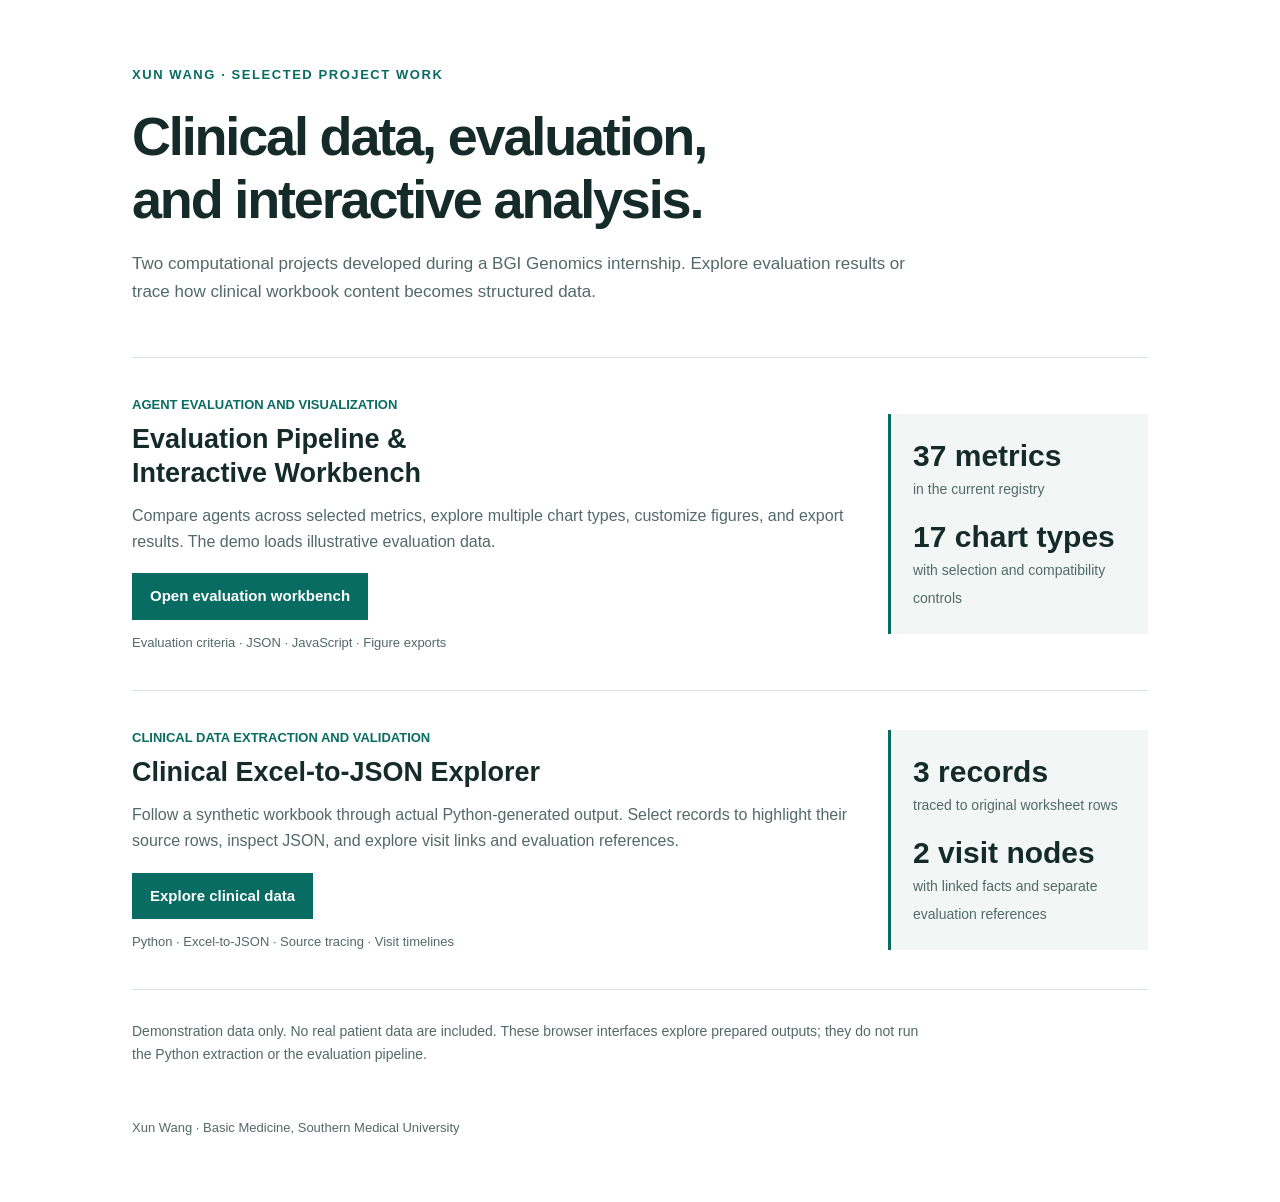
==== index.html @ 08ce289b "Publish English project demos with synthetic clinical data" ====
<!doctype html><html lang="en"><head><meta charset="utf-8"><meta name="viewport" content="width=device-width,initial-scale=1"><title>Selected Computational Projects | Xun Wang</title><style>*{box-sizing:border-box}body{margin:0;color:#152b29;background:white;font:17px/1.65 Arial,Helvetica,sans-serif}main{max-width:1080px;margin:auto;padding:64px 32px}header{padding-bottom:34px;border-bottom:1px solid #d7e2de}.eyebrow{font-size:13px;letter-spacing:.12em;font-weight:700;color:#086c62}h1{font-size:clamp(34px,5vw,54px);line-height:1.15;letter-spacing:-.04em;margin:20px 0}p{color:#526a65;max-width:800px}.project{display:grid;grid-template-columns:1fr 260px;gap:40px;padding:36px 0;border-bottom:1px solid #d7e2de}.project h2{font-size:27px;line-height:1.25;margin:8px 0 12px}.project p{font-size:16px;margin:0 0 18px}.type{font-size:13px;color:#086c62;font-weight:700}.preview{background:#f2f7f5;padding:22px;align-self:center;border-left:3px solid #086c62}.preview b{display:block;font-size:30px;line-height:1.3}.preview span{font-size:14px;color:#526a65}.button{display:inline-block;padding:11px 18px;color:white;background:#086c62;text-decoration:none;font-size:15px;font-weight:600}.button:hover{background:#054f48}.note{font-size:14px;padding:16px 0}.tags{font-size:13px;color:#526a65;margin-top:12px}footer{font-size:13px;color:#526a65;margin-top:35px}@media(max-width:700px){main{padding:30px 20px}.project{grid-template-columns:1fr;gap:15px}.preview{padding:16px}.project h2{font-size:25px}}</style></head><body><main><header><div class="eyebrow">XUN WANG · SELECTED PROJECT WORK</div><h1>Clinical data, evaluation,<br>and interactive analysis.</h1><p>Two computational projects developed during a BGI Genomics internship. Explore evaluation results or trace how clinical workbook content becomes structured data.</p></header><section class="project"><div><div class="type">AGENT EVALUATION AND VISUALIZATION</div><h2>Evaluation Pipeline &amp;<br>Interactive Workbench</h2><p>Compare agents across selected metrics, explore multiple chart types, customize figures, and export results. The demo loads illustrative evaluation data.</p><a class="button" href="evaluation.html">Open evaluation workbench</a><div class="tags">Evaluation criteria · JSON · JavaScript · Figure exports</div></div><div class="preview"><b>37 metrics</b><span>in the current registry</span><b style="margin-top:14px">17 chart types</b><span>with selection and compatibility controls</span></div></section><section class="project"><div><div class="type">CLINICAL DATA EXTRACTION AND VALIDATION</div><h2>Clinical Excel-to-JSON Explorer</h2><p>Follow a synthetic workbook through actual Python-generated output. Select records to highlight their source rows, inspect JSON, and explore visit links and evaluation references.</p><a class="button" href="extractor.html">Explore clinical data</a><div class="tags">Python · Excel-to-JSON · Source tracing · Visit timelines</div></div><div class="preview"><b>3 records</b><span>traced to original worksheet rows</span><b style="margin-top:14px">2 visit nodes</b><span>with linked facts and separate evaluation references</span></div></section><p class="note">Demonstration data only. No real patient data are included. These browser interfaces explore prepared outputs; they do not run the Python extraction or the evaluation pipeline.</p><footer>Xun Wang · Basic Medicine, Southern Medical University</footer></main></body></html>
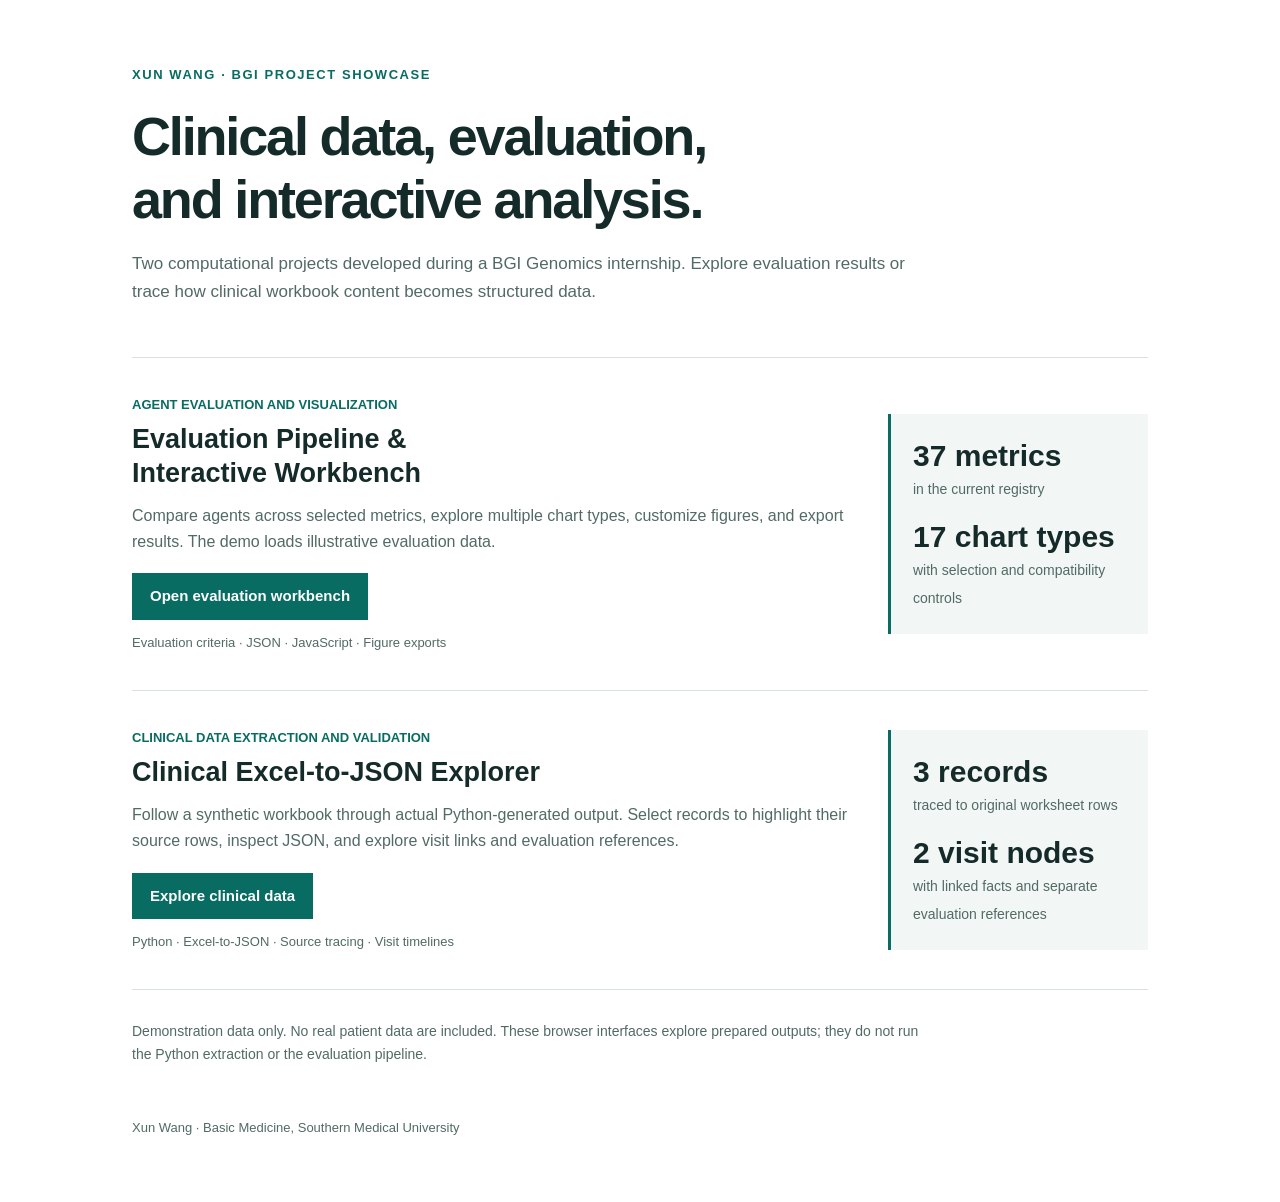
==== commit 3900dcc2: "Restore metrics-first layout and simplify BGI showcase details" ====
--- a/index.html
+++ b/index.html
@@ -1 +1 @@
-<!doctype html><html lang="en"><head><meta charset="utf-8"><meta name="viewport" content="width=device-width,initial-scale=1"><title>Selected Computational Projects | Xun Wang</title><style>*{box-sizing:border-box}body{margin:0;color:#152b29;background:white;font:17px/1.65 Arial,Helvetica,sans-serif}main{max-width:1080px;margin:auto;padding:64px 32px}header{padding-bottom:34px;border-bottom:1px solid #d7e2de}.eyebrow{font-size:13px;letter-spacing:.12em;font-weight:700;color:#086c62}h1{font-size:clamp(34px,5vw,54px);line-height:1.15;letter-spacing:-.04em;margin:20px 0}p{color:#526a65;max-width:800px}.project{display:grid;grid-template-columns:1fr 260px;gap:40px;padding:36px 0;border-bottom:1px solid #d7e2de}.project h2{font-size:27px;line-height:1.25;margin:8px 0 12px}.project p{font-size:16px;margin:0 0 18px}.type{font-size:13px;color:#086c62;font-weight:700}.preview{background:#f2f7f5;padding:22px;align-self:center;border-left:3px solid #086c62}.preview b{display:block;font-size:30px;line-height:1.3}.preview span{font-size:14px;color:#526a65}.button{display:inline-block;padding:11px 18px;color:white;background:#086c62;text-decoration:none;font-size:15px;font-weight:600}.button:hover{background:#054f48}.note{font-size:14px;padding:16px 0}.tags{font-size:13px;color:#526a65;margin-top:12px}footer{font-size:13px;color:#526a65;margin-top:35px}@media(max-width:700px){main{padding:30px 20px}.project{grid-template-columns:1fr;gap:15px}.preview{padding:16px}.project h2{font-size:25px}}</style></head><body><main><header><div class="eyebrow">XUN WANG · SELECTED PROJECT WORK</div><h1>Clinical data, evaluation,<br>and interactive analysis.</h1><p>Two computational projects developed during a BGI Genomics internship. Explore evaluation results or trace how clinical workbook content becomes structured data.</p></header><section class="project"><div><div class="type">AGENT EVALUATION AND VISUALIZATION</div><h2>Evaluation Pipeline &amp;<br>Interactive Workbench</h2><p>Compare agents across selected metrics, explore multiple chart types, customize figures, and export results. The demo loads illustrative evaluation data.</p><a class="button" href="evaluation.html">Open evaluation workbench</a><div class="tags">Evaluation criteria · JSON · JavaScript · Figure exports</div></div><div class="preview"><b>37 metrics</b><span>in the current registry</span><b style="margin-top:14px">17 chart types</b><span>with selection and compatibility controls</span></div></section><section class="project"><div><div class="type">CLINICAL DATA EXTRACTION AND VALIDATION</div><h2>Clinical Excel-to-JSON Explorer</h2><p>Follow a synthetic workbook through actual Python-generated output. Select records to highlight their source rows, inspect JSON, and explore visit links and evaluation references.</p><a class="button" href="extractor.html">Explore clinical data</a><div class="tags">Python · Excel-to-JSON · Source tracing · Visit timelines</div></div><div class="preview"><b>3 records</b><span>traced to original worksheet rows</span><b style="margin-top:14px">2 visit nodes</b><span>with linked facts and separate evaluation references</span></div></section><p class="note">Demonstration data only. No real patient data are included. These browser interfaces explore prepared outputs; they do not run the Python extraction or the evaluation pipeline.</p><footer>Xun Wang · Basic Medicine, Southern Medical University</footer></main></body></html>
+<!doctype html><html lang="en"><head><meta charset="utf-8"><meta name="viewport" content="width=device-width,initial-scale=1"><title>BGI Project Showcase | Xun Wang</title><style>*{box-sizing:border-box}body{margin:0;color:#152b29;background:white;font:17px/1.65 Arial,Helvetica,sans-serif}main{max-width:1080px;margin:auto;padding:64px 32px}header{padding-bottom:34px;border-bottom:1px solid #d7e2de}.eyebrow{font-size:13px;letter-spacing:.12em;font-weight:700;color:#086c62}h1{font-size:clamp(34px,5vw,54px);line-height:1.15;letter-spacing:-.04em;margin:20px 0}p{color:#526a65;max-width:800px}.project{display:grid;grid-template-columns:1fr 260px;gap:40px;padding:36px 0;border-bottom:1px solid #d7e2de}.project h2{font-size:27px;line-height:1.25;margin:8px 0 12px}.project p{font-size:16px;margin:0 0 18px}.type{font-size:13px;color:#086c62;font-weight:700}.preview{background:#f2f7f5;padding:22px;align-self:center;border-left:3px solid #086c62}.preview b{display:block;font-size:30px;line-height:1.3}.preview span{font-size:14px;color:#526a65}.button{display:inline-block;padding:11px 18px;color:white;background:#086c62;text-decoration:none;font-size:15px;font-weight:600}.button:hover{background:#054f48}.note{font-size:14px;padding:16px 0}.tags{font-size:13px;color:#526a65;margin-top:12px}footer{font-size:13px;color:#526a65;margin-top:35px}@media(max-width:700px){main{padding:30px 20px}.project{grid-template-columns:1fr;gap:15px}.preview{padding:16px}.project h2{font-size:25px}}</style></head><body><main><header><div class="eyebrow">XUN WANG · BGI PROJECT SHOWCASE</div><h1>Clinical data, evaluation,<br>and interactive analysis.</h1><p>Two computational projects developed during a BGI Genomics internship. Explore evaluation results or trace how clinical workbook content becomes structured data.</p></header><section class="project"><div><div class="type">AGENT EVALUATION AND VISUALIZATION</div><h2>Evaluation Pipeline &amp;<br>Interactive Workbench</h2><p>Compare agents across selected metrics, explore multiple chart types, customize figures, and export results. The demo loads illustrative evaluation data.</p><a class="button" href="evaluation.html">Open evaluation workbench</a><div class="tags">Evaluation criteria · JSON · JavaScript · Figure exports</div></div><div class="preview"><b>37 metrics</b><span>in the current registry</span><b style="margin-top:14px">17 chart types</b><span>with selection and compatibility controls</span></div></section><section class="project"><div><div class="type">CLINICAL DATA EXTRACTION AND VALIDATION</div><h2>Clinical Excel-to-JSON Explorer</h2><p>Follow a synthetic workbook through actual Python-generated output. Select records to highlight their source rows, inspect JSON, and explore visit links and evaluation references.</p><a class="button" href="extractor.html">Explore clinical data</a><div class="tags">Python · Excel-to-JSON · Source tracing · Visit timelines</div></div><div class="preview"><b>3 records</b><span>traced to original worksheet rows</span><b style="margin-top:14px">2 visit nodes</b><span>with linked facts and separate evaluation references</span></div></section><p class="note">Demonstration data only. No real patient data are included. These browser interfaces explore prepared outputs; they do not run the Python extraction or the evaluation pipeline.</p><footer>Xun Wang · Basic Medicine, Southern Medical University</footer></main></body></html>
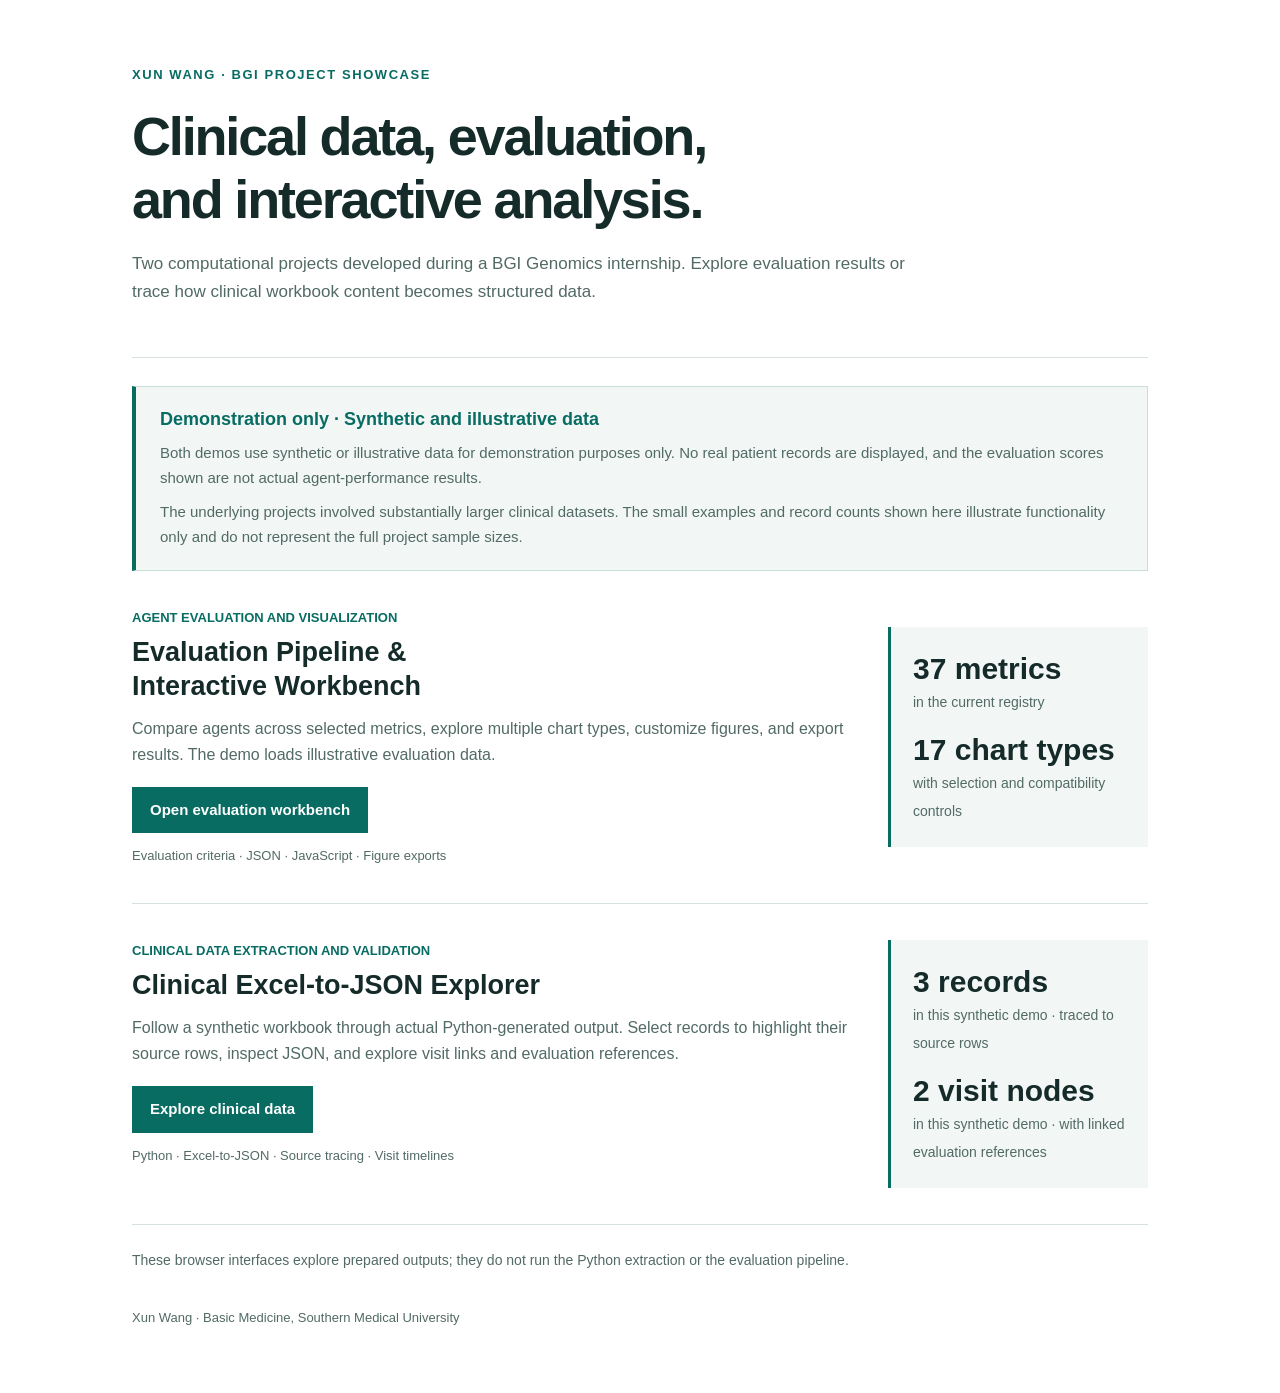
==== commit 55a582a7: "Clarify demo-only data and distinguish examples from full project scale" ====
--- a/index.html
+++ b/index.html
@@ -1 +1 @@
-<!doctype html><html lang="en"><head><meta charset="utf-8"><meta name="viewport" content="width=device-width,initial-scale=1"><title>BGI Project Showcase | Xun Wang</title><style>*{box-sizing:border-box}body{margin:0;color:#152b29;background:white;font:17px/1.65 Arial,Helvetica,sans-serif}main{max-width:1080px;margin:auto;padding:64px 32px}header{padding-bottom:34px;border-bottom:1px solid #d7e2de}.eyebrow{font-size:13px;letter-spacing:.12em;font-weight:700;color:#086c62}h1{font-size:clamp(34px,5vw,54px);line-height:1.15;letter-spacing:-.04em;margin:20px 0}p{color:#526a65;max-width:800px}.project{display:grid;grid-template-columns:1fr 260px;gap:40px;padding:36px 0;border-bottom:1px solid #d7e2de}.project h2{font-size:27px;line-height:1.25;margin:8px 0 12px}.project p{font-size:16px;margin:0 0 18px}.type{font-size:13px;color:#086c62;font-weight:700}.preview{background:#f2f7f5;padding:22px;align-self:center;border-left:3px solid #086c62}.preview b{display:block;font-size:30px;line-height:1.3}.preview span{font-size:14px;color:#526a65}.button{display:inline-block;padding:11px 18px;color:white;background:#086c62;text-decoration:none;font-size:15px;font-weight:600}.button:hover{background:#054f48}.note{font-size:14px;padding:16px 0}.tags{font-size:13px;color:#526a65;margin-top:12px}footer{font-size:13px;color:#526a65;margin-top:35px}@media(max-width:700px){main{padding:30px 20px}.project{grid-template-columns:1fr;gap:15px}.preview{padding:16px}.project h2{font-size:25px}}</style></head><body><main><header><div class="eyebrow">XUN WANG · BGI PROJECT SHOWCASE</div><h1>Clinical data, evaluation,<br>and interactive analysis.</h1><p>Two computational projects developed during a BGI Genomics internship. Explore evaluation results or trace how clinical workbook content becomes structured data.</p></header><section class="project"><div><div class="type">AGENT EVALUATION AND VISUALIZATION</div><h2>Evaluation Pipeline &amp;<br>Interactive Workbench</h2><p>Compare agents across selected metrics, explore multiple chart types, customize figures, and export results. The demo loads illustrative evaluation data.</p><a class="button" href="evaluation.html">Open evaluation workbench</a><div class="tags">Evaluation criteria · JSON · JavaScript · Figure exports</div></div><div class="preview"><b>37 metrics</b><span>in the current registry</span><b style="margin-top:14px">17 chart types</b><span>with selection and compatibility controls</span></div></section><section class="project"><div><div class="type">CLINICAL DATA EXTRACTION AND VALIDATION</div><h2>Clinical Excel-to-JSON Explorer</h2><p>Follow a synthetic workbook through actual Python-generated output. Select records to highlight their source rows, inspect JSON, and explore visit links and evaluation references.</p><a class="button" href="extractor.html">Explore clinical data</a><div class="tags">Python · Excel-to-JSON · Source tracing · Visit timelines</div></div><div class="preview"><b>3 records</b><span>traced to original worksheet rows</span><b style="margin-top:14px">2 visit nodes</b><span>with linked facts and separate evaluation references</span></div></section><p class="note">Demonstration data only. No real patient data are included. These browser interfaces explore prepared outputs; they do not run the Python extraction or the evaluation pipeline.</p><footer>Xun Wang · Basic Medicine, Southern Medical University</footer></main></body></html>
+<!doctype html><html lang="en"><head><meta charset="utf-8"><meta name="viewport" content="width=device-width,initial-scale=1"><title>BGI Project Showcase | Xun Wang</title><style>*{box-sizing:border-box}body{margin:0;color:#152b29;background:white;font:17px/1.65 Arial,Helvetica,sans-serif}main{max-width:1080px;margin:auto;padding:64px 32px}header{padding-bottom:34px;border-bottom:1px solid #d7e2de}.eyebrow{font-size:13px;letter-spacing:.12em;font-weight:700;color:#086c62}h1{font-size:clamp(34px,5vw,54px);line-height:1.15;letter-spacing:-.04em;margin:20px 0}p{color:#526a65;max-width:800px}.project{display:grid;grid-template-columns:1fr 260px;gap:40px;padding:36px 0;border-bottom:1px solid #d7e2de}.project h2{font-size:27px;line-height:1.25;margin:8px 0 12px}.project p{font-size:16px;margin:0 0 18px}.type{font-size:13px;color:#086c62;font-weight:700}.preview{background:#f2f7f5;padding:22px;align-self:center;border-left:3px solid #086c62}.preview b{display:block;font-size:30px;line-height:1.3}.preview span{font-size:14px;color:#526a65}.button{display:inline-block;padding:11px 18px;color:white;background:#086c62;text-decoration:none;font-size:15px;font-weight:600}.button:hover{background:#054f48}.demo-notice{margin:28px 0 0;padding:20px 24px;background:#f2f7f5;border:1px solid #c8ded6;border-left:4px solid #086c62}.demo-notice h2{margin:0 0 8px;font-size:18px;line-height:1.4;color:#086c62}.demo-notice p{margin:0;max-width:none;font-size:15px;line-height:1.7}.demo-notice p+p{margin-top:8px}.tags{font-size:13px;color:#526a65;margin-top:12px}footer{font-size:13px;color:#526a65;margin-top:35px}@media(max-width:700px){main{padding:30px 20px}.project{grid-template-columns:1fr;gap:15px}.preview{padding:16px}.project h2{font-size:25px}}</style></head><body><main><header><div class="eyebrow">XUN WANG · BGI PROJECT SHOWCASE</div><h1>Clinical data, evaluation,<br>and interactive analysis.</h1><p>Two computational projects developed during a BGI Genomics internship. Explore evaluation results or trace how clinical workbook content becomes structured data.</p></header><aside class="demo-notice" aria-labelledby="demoNoticeTitle"><h2 id="demoNoticeTitle">Demonstration only · Synthetic and illustrative data</h2><p>Both demos use synthetic or illustrative data for demonstration purposes only. No real patient records are displayed, and the evaluation scores shown are not actual agent-performance results.</p><p>The underlying projects involved substantially larger clinical datasets. The small examples and record counts shown here illustrate functionality only and do not represent the full project sample sizes.</p></aside><section class="project"><div><div class="type">AGENT EVALUATION AND VISUALIZATION</div><h2>Evaluation Pipeline &amp;<br>Interactive Workbench</h2><p>Compare agents across selected metrics, explore multiple chart types, customize figures, and export results. The demo loads illustrative evaluation data.</p><a class="button" href="evaluation.html">Open evaluation workbench</a><div class="tags">Evaluation criteria · JSON · JavaScript · Figure exports</div></div><div class="preview"><b>37 metrics</b><span>in the current registry</span><b style="margin-top:14px">17 chart types</b><span>with selection and compatibility controls</span></div></section><section class="project"><div><div class="type">CLINICAL DATA EXTRACTION AND VALIDATION</div><h2>Clinical Excel-to-JSON Explorer</h2><p>Follow a synthetic workbook through actual Python-generated output. Select records to highlight their source rows, inspect JSON, and explore visit links and evaluation references.</p><a class="button" href="extractor.html">Explore clinical data</a><div class="tags">Python · Excel-to-JSON · Source tracing · Visit timelines</div></div><div class="preview"><b>3 records</b><span>in this synthetic demo · traced to source rows</span><b style="margin-top:14px">2 visit nodes</b><span>in this synthetic demo · with linked evaluation references</span></div></section><p style="font-size:14px;margin-top:24px">These browser interfaces explore prepared outputs; they do not run the Python extraction or the evaluation pipeline.</p><footer>Xun Wang · Basic Medicine, Southern Medical University</footer></main></body></html>
